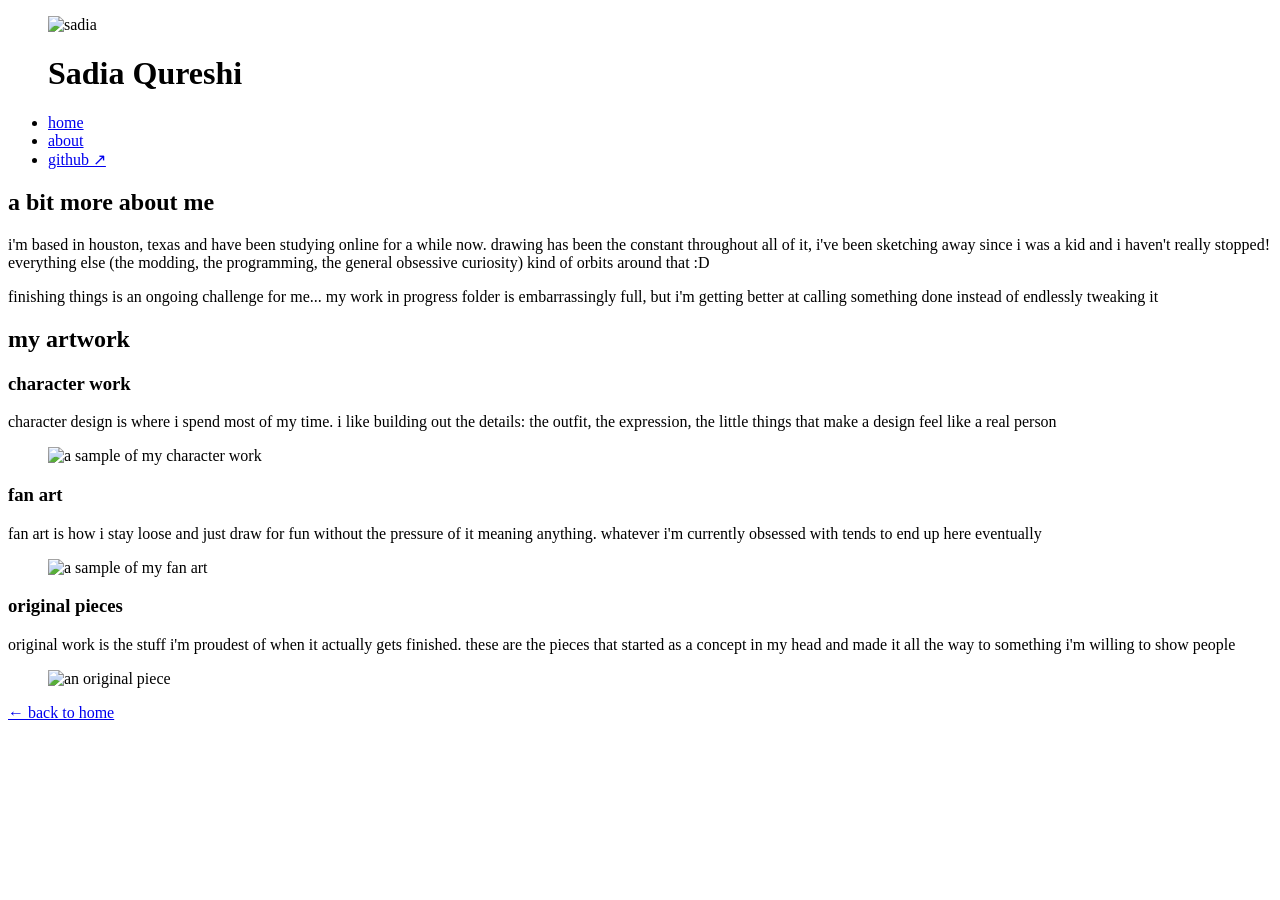
==== about.html @ 9f15323a "finish about and index pages" ====
<!DOCTYPE html>
<html lang="en">

<head>
    <meta charset="UTF-8">
    <meta name="viewport" content="width=device-width, initial-scale=1.0">
    <title>Sadia's Portfolio</title>
    <link rel="stylesheet" href="style.css">
</head>

<body>

    <header>

        <figure class="header-art">
            <img src="images/avatar.png" alt="sadia" class="header-img">
            <figcaption class="header-text">
                <h1>Sadia Qureshi</h1>
            </figcaption>
        </figure>

        <nav>
            <ul>
                <li><a href="index.html">home</a></li>
                <li><a href="about.html">about</a></li>
                <li><a href="https://github.com/beangusu" target="_blank">github ↗</a></li>
            </ul>
        </nav>

    </header>

    <main>

        <section class="about-intro">

            <h2>a bit more about me</h2>

            <p>
                i'm based in houston, texas and have been studying online for a while now. drawing has been the constant
                throughout all of it, i've been sketching away since i was a kid and i haven't really stopped!
                everything else (the modding, the programming, the general obsessive curiosity) kind of orbits around
                that :D
            </p>

            <p>
                finishing things is an ongoing challenge for me... my work in progress folder is embarrassingly full,
                but i'm getting better at calling something done instead of endlessly tweaking it
            </p>

        </section>

        <section class="gallery">

            <h2>my artwork</h2>

            <h3>character work</h3>
            <p>
                character design is where i spend most of my time. i like building out the details: the outfit, the
                expression, the little things that make a design feel like a real person
            </p>

            <figure class="gallery-img">
                <img src="images/character-work.png" alt="a sample of my character work">
            </figure>

            <h3>fan art</h3>
            <p>
                fan art is how i stay loose and just draw for fun without the pressure of it meaning anything. whatever
                i'm currently obsessed with tends to end up here eventually
            </p>

            <figure class="gallery-img">
                <img src="images/fan-art.png" alt="a sample of my fan art">
            </figure>

            <h3>original pieces</h3>
            <p>
                original work is the stuff i'm proudest of when it actually gets finished. these are the pieces that
                started as a concept in my head and made it all the way to something i'm willing to show people
            </p>

            <figure class="gallery-img">
                <img src="images/original.png" alt="an original piece">
            </figure>

        </section>

    </main>

    <footer>

        <p><a href="index.html">← back to home</a></p>

    </footer>

</body>

</html>
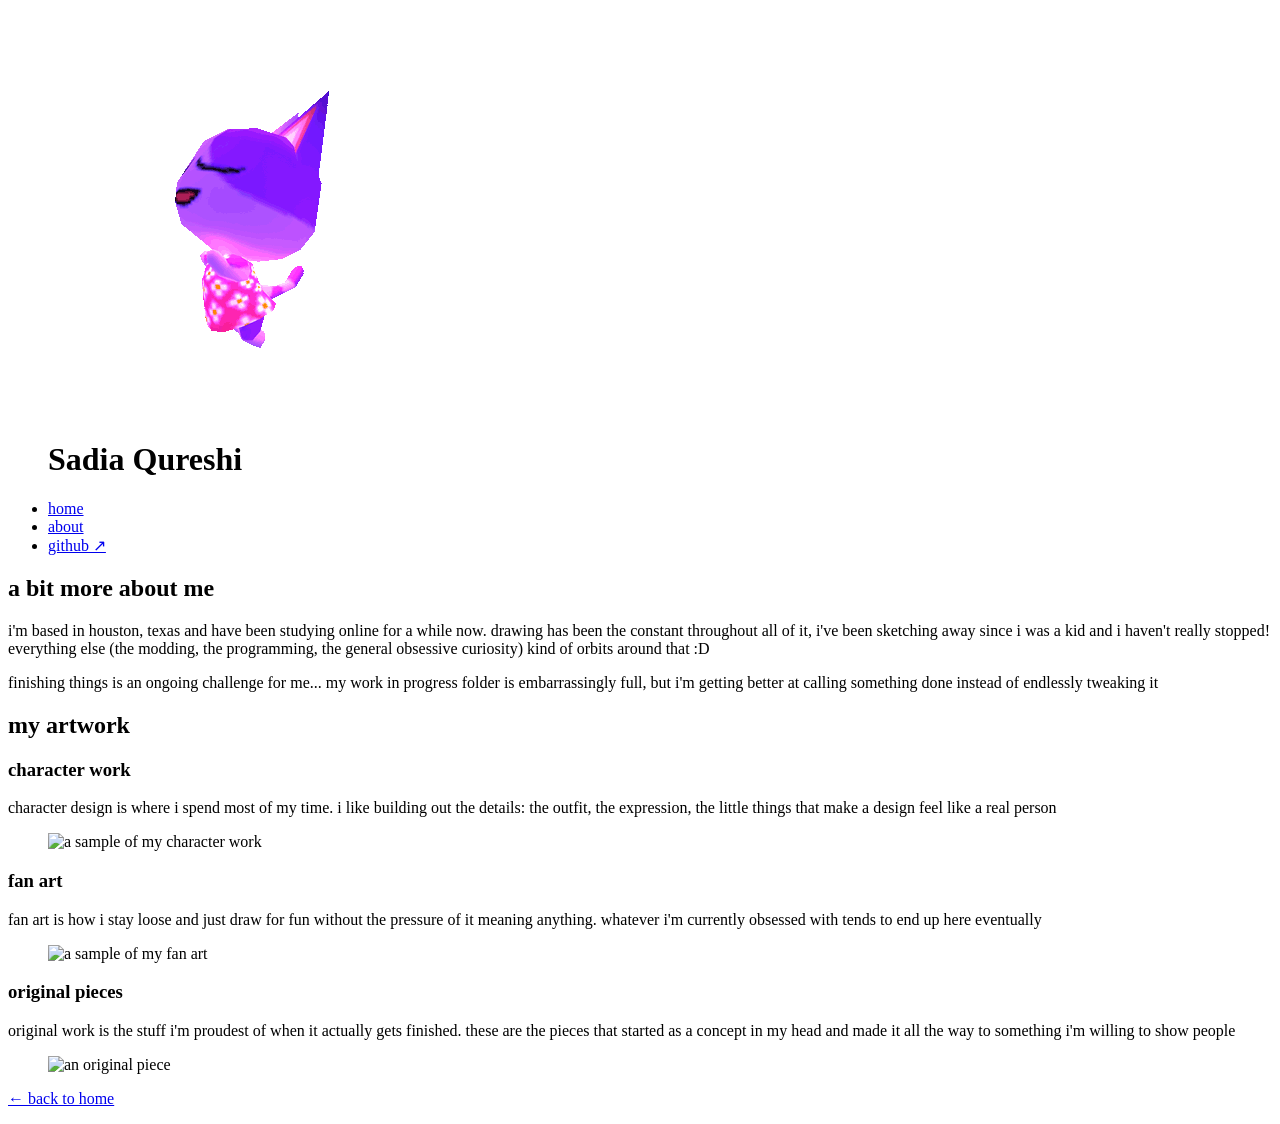
==== commit 3bbee7b6: "replace avatar img with gif in html files" ====
--- a/about.html
+++ b/about.html
@@ -13,7 +13,7 @@
     <header>
 
         <figure class="header-art">
-            <img src="images/avatar.png" alt="sadia" class="header-img">
+            <img src="images/avatar.gif" alt="avatar" class="header-img">
             <figcaption class="header-text">
                 <h1>Sadia Qureshi</h1>
             </figcaption>
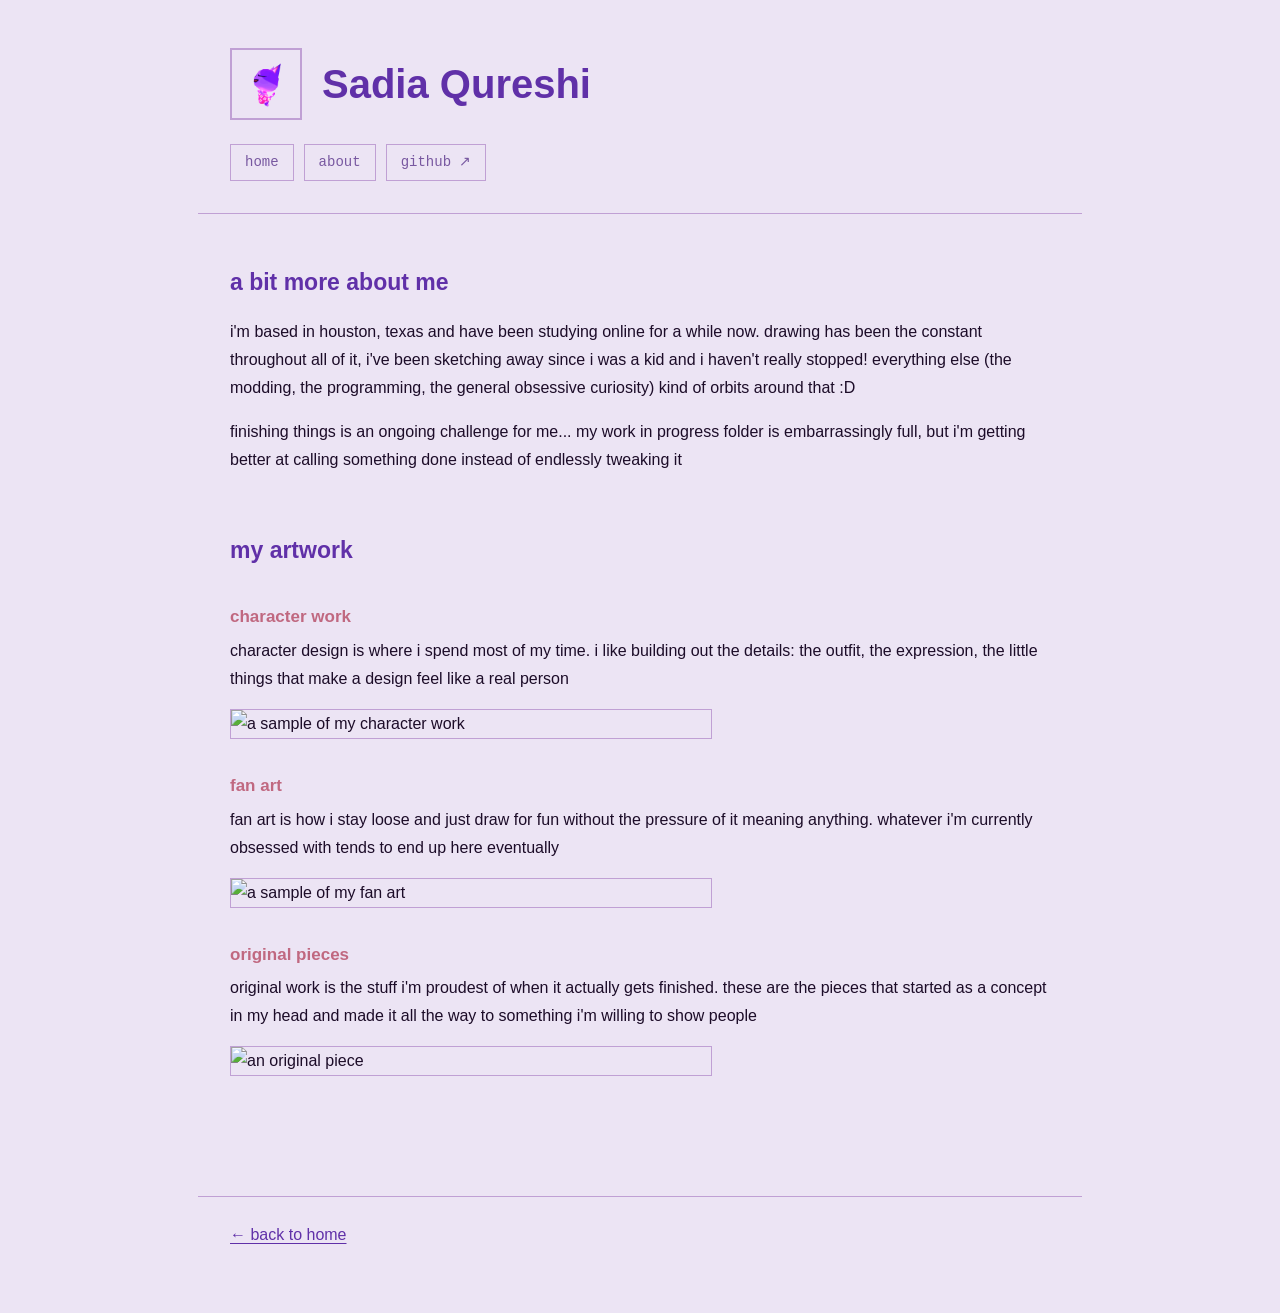
==== commit 39b2e575: "remove unused classes in html + add initial css implementation" ====
--- a/about.html
+++ b/about.html
@@ -4,7 +4,7 @@
 <head>
     <meta charset="UTF-8">
     <meta name="viewport" content="width=device-width, initial-scale=1.0">
-    <title>Sadia's Portfolio</title>
+    <title>About | Sadia's Portfolio</title>
     <link rel="stylesheet" href="style.css">
 </head>
 
@@ -12,12 +12,11 @@
 
     <header>
 
-        <figure class="header-art">
-            <img src="images/avatar.gif" alt="avatar" class="header-img">
-            <figcaption class="header-text">
-                <h1>Sadia Qureshi</h1>
-            </figcaption>
-        </figure>
+        <div class="header-art">
+            <img src="images/avatar.gif" alt="profile picture" class="header-img">
+
+            <h1>Sadia Qureshi</h1>
+        </div>
 
         <nav>
             <ul>
@@ -31,7 +30,7 @@
 
     <main>
 
-        <section class="about-intro">
+        <section>
 
             <h2>a bit more about me</h2>
 
@@ -61,27 +60,29 @@
 
             <figure class="gallery-img">
                 <img src="images/character-work.png" alt="a sample of my character work">
-            </figure>
+                </div>
 
-            <h3>fan art</h3>
-            <p>
-                fan art is how i stay loose and just draw for fun without the pressure of it meaning anything. whatever
-                i'm currently obsessed with tends to end up here eventually
-            </p>
+                <h3>fan art</h3>
+                <p>
+                    fan art is how i stay loose and just draw for fun without the pressure of it meaning anything.
+                    whatever
+                    i'm currently obsessed with tends to end up here eventually
+                </p>
 
-            <figure class="gallery-img">
-                <img src="images/fan-art.png" alt="a sample of my fan art">
-            </figure>
+                <figure class="gallery-img">
+                    <img src="images/fan-art.png" alt="a sample of my fan art">
+                    </div>
 
-            <h3>original pieces</h3>
-            <p>
-                original work is the stuff i'm proudest of when it actually gets finished. these are the pieces that
-                started as a concept in my head and made it all the way to something i'm willing to show people
-            </p>
+                    <h3>original pieces</h3>
+                    <p>
+                        original work is the stuff i'm proudest of when it actually gets finished. these are the pieces
+                        that
+                        started as a concept in my head and made it all the way to something i'm willing to show people
+                    </p>
 
-            <figure class="gallery-img">
-                <img src="images/original.png" alt="an original piece">
-            </figure>
+                    <figure class="gallery-img">
+                        <img src="images/original.png" alt="an original piece">
+                        </div>
 
         </section>
 
--- a/style.css
+++ b/style.css
@@ -0,0 +1,163 @@
+/* page background + overall font */
+body {
+    background-color: #ece4f4;
+    color: #1c0c28;
+    font-family: Candara, Calibri, sans-serif;
+    margin: 0;
+    padding: 0;
+    line-height: 1.75;
+}
+
+/* center and cap the width of all main sections */
+header,
+main,
+footer {
+    max-width: 820px;
+    margin: 0 auto;
+    padding-left: 32px;
+    padding-right: 32px;
+}
+
+
+/* header */
+header {
+    padding-top: 48px;
+    padding-bottom: 32px;
+    border-bottom: 1px solid #c0a0d4;
+    margin-bottom: 48px;
+}
+
+.header-art {
+    display: flex;
+    align-items: center;
+    gap: 20px;
+    margin: 0 0 24px 0;
+}
+
+.header-img {
+    width: 68px;
+    height: 68px;
+    border: 2px solid #c0a0d4;
+    object-fit: cover;
+}
+
+h1 {
+    color: #6030a8;
+    font-size: 40px;
+    margin: 0;
+}
+
+
+/* nav */
+nav ul {
+    list-style: none;
+    padding: 0;
+    margin: 0;
+    display: flex;
+    gap: 10px;
+}
+
+nav a {
+    display: inline-block;
+    padding: 5px 14px;
+    border: 1px solid #c0a0d4;
+    color: #7858a0;
+    text-decoration: none;
+    font-family: 'Courier New', Courier, monospace;
+    font-size: 14px;
+}
+
+nav a:hover {
+    border-color: #6030a8;
+    color: #6030a8;
+}
+
+
+/* headings */
+h2 {
+    color: #6030a8;
+    font-size: 23px;
+    margin-top: 0;
+    margin-bottom: 16px;
+}
+
+h3 {
+    color: #c06880;
+    font-size: 17px;
+    margin-top: 0;
+    margin-bottom: 5px;
+}
+
+
+/* main content */
+main {
+    padding-bottom: 64px;
+}
+
+section {
+    margin-bottom: 56px;
+}
+
+p {
+    margin-top: 0;
+    margin-bottom: 16px;
+}
+
+a {
+    color: #6030a8;
+    text-underline-offset: 3px;
+}
+
+a:hover {
+    color: #5020a0;
+}
+
+
+/* interest cards */
+article {
+    background-color: #f8f2fc;
+    border: 1px solid #c0a0d4;
+    border-left: 3px solid #c06880;
+    padding: 13px 20px;
+    margin-bottom: 12px;
+}
+
+article h3 {
+    margin-bottom: 4px;
+    font-size: 16px;
+}
+
+article p {
+    font-size: 14px;
+    margin-bottom: 0;
+}
+
+article:hover {
+    border-left-color: #6030a8;
+}
+
+
+/* art gallery */
+.gallery h3 {
+    margin-top: 32px;
+}
+
+.gallery-img {
+    margin: 8px 0 24px 0;
+}
+
+.gallery-img img {
+    width: 100%;
+    max-width: 480px;
+    display: block;
+    border: 1px solid #c0a0d4;
+}
+
+
+/* footer */
+footer {
+    border-top: 1px solid #c0a0d4;
+    padding-top: 24px;
+    padding-bottom: 48px;
+    color: #7858a0;
+}
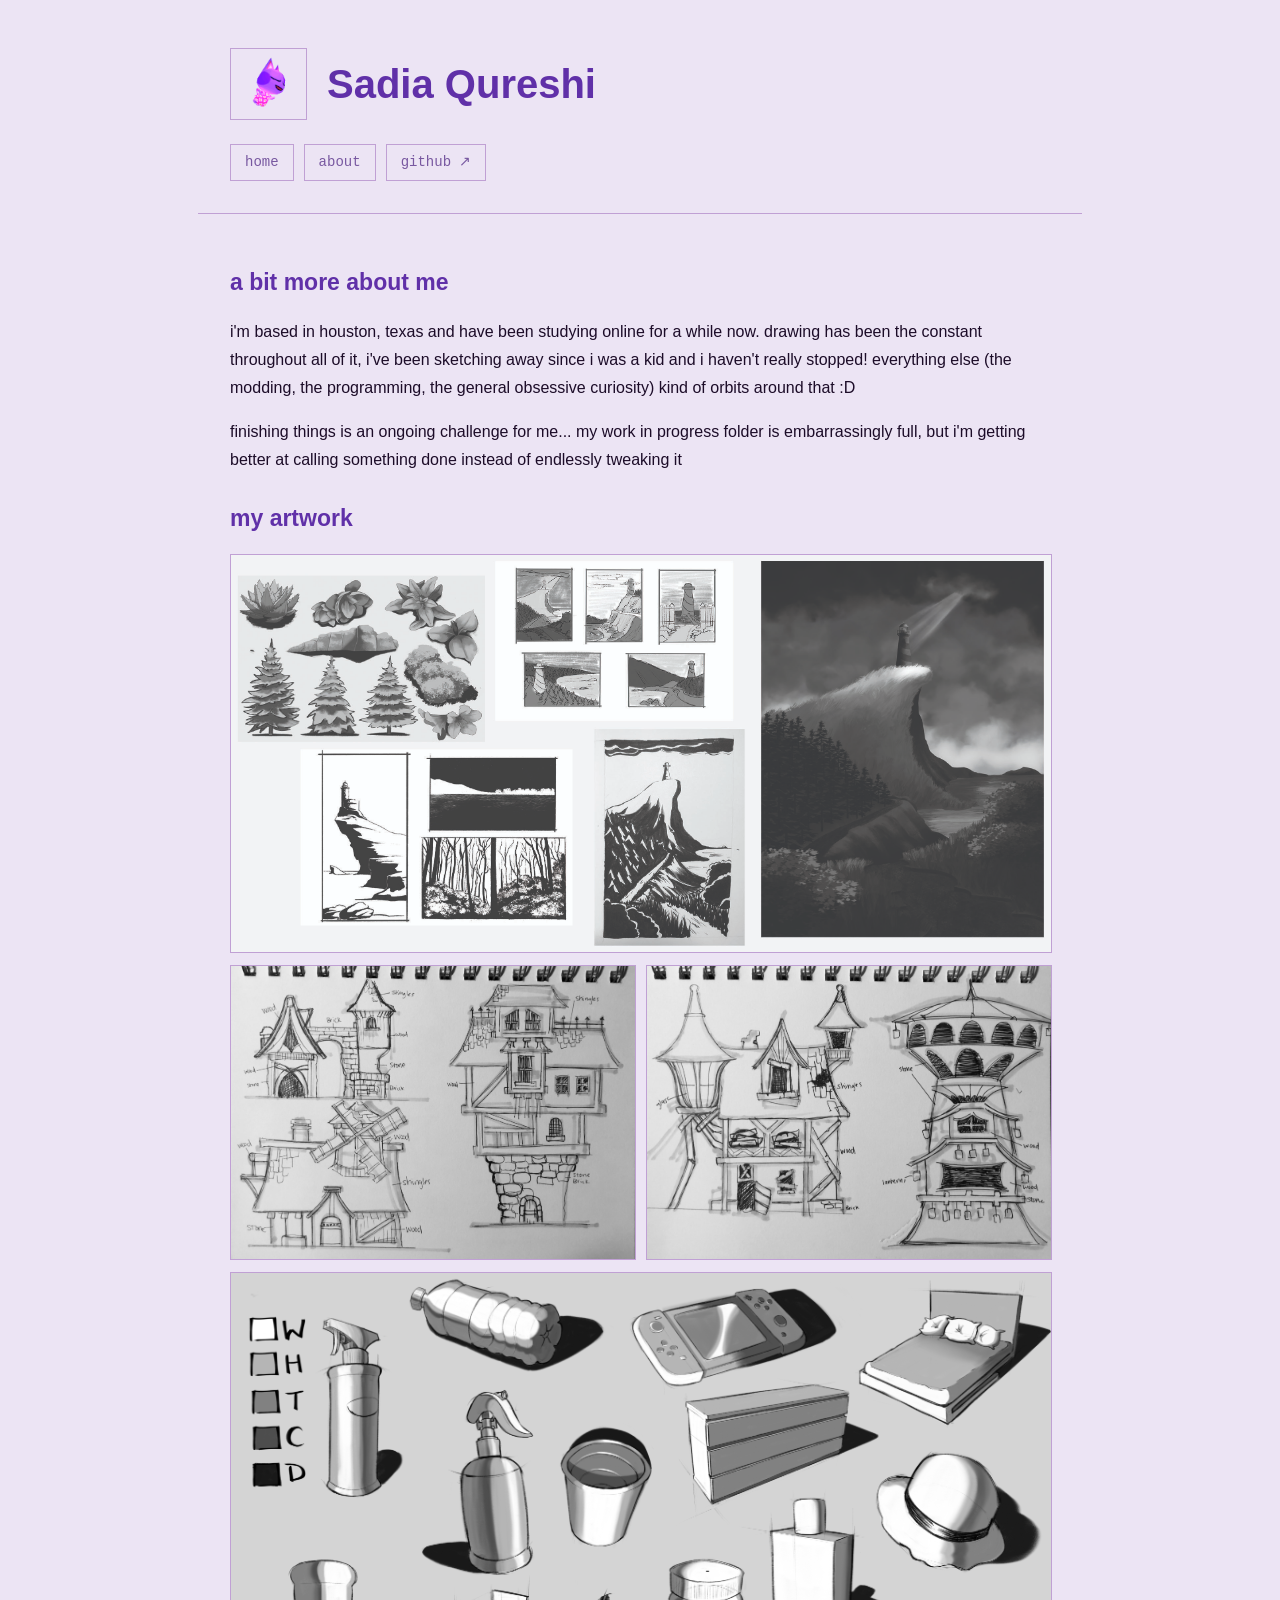
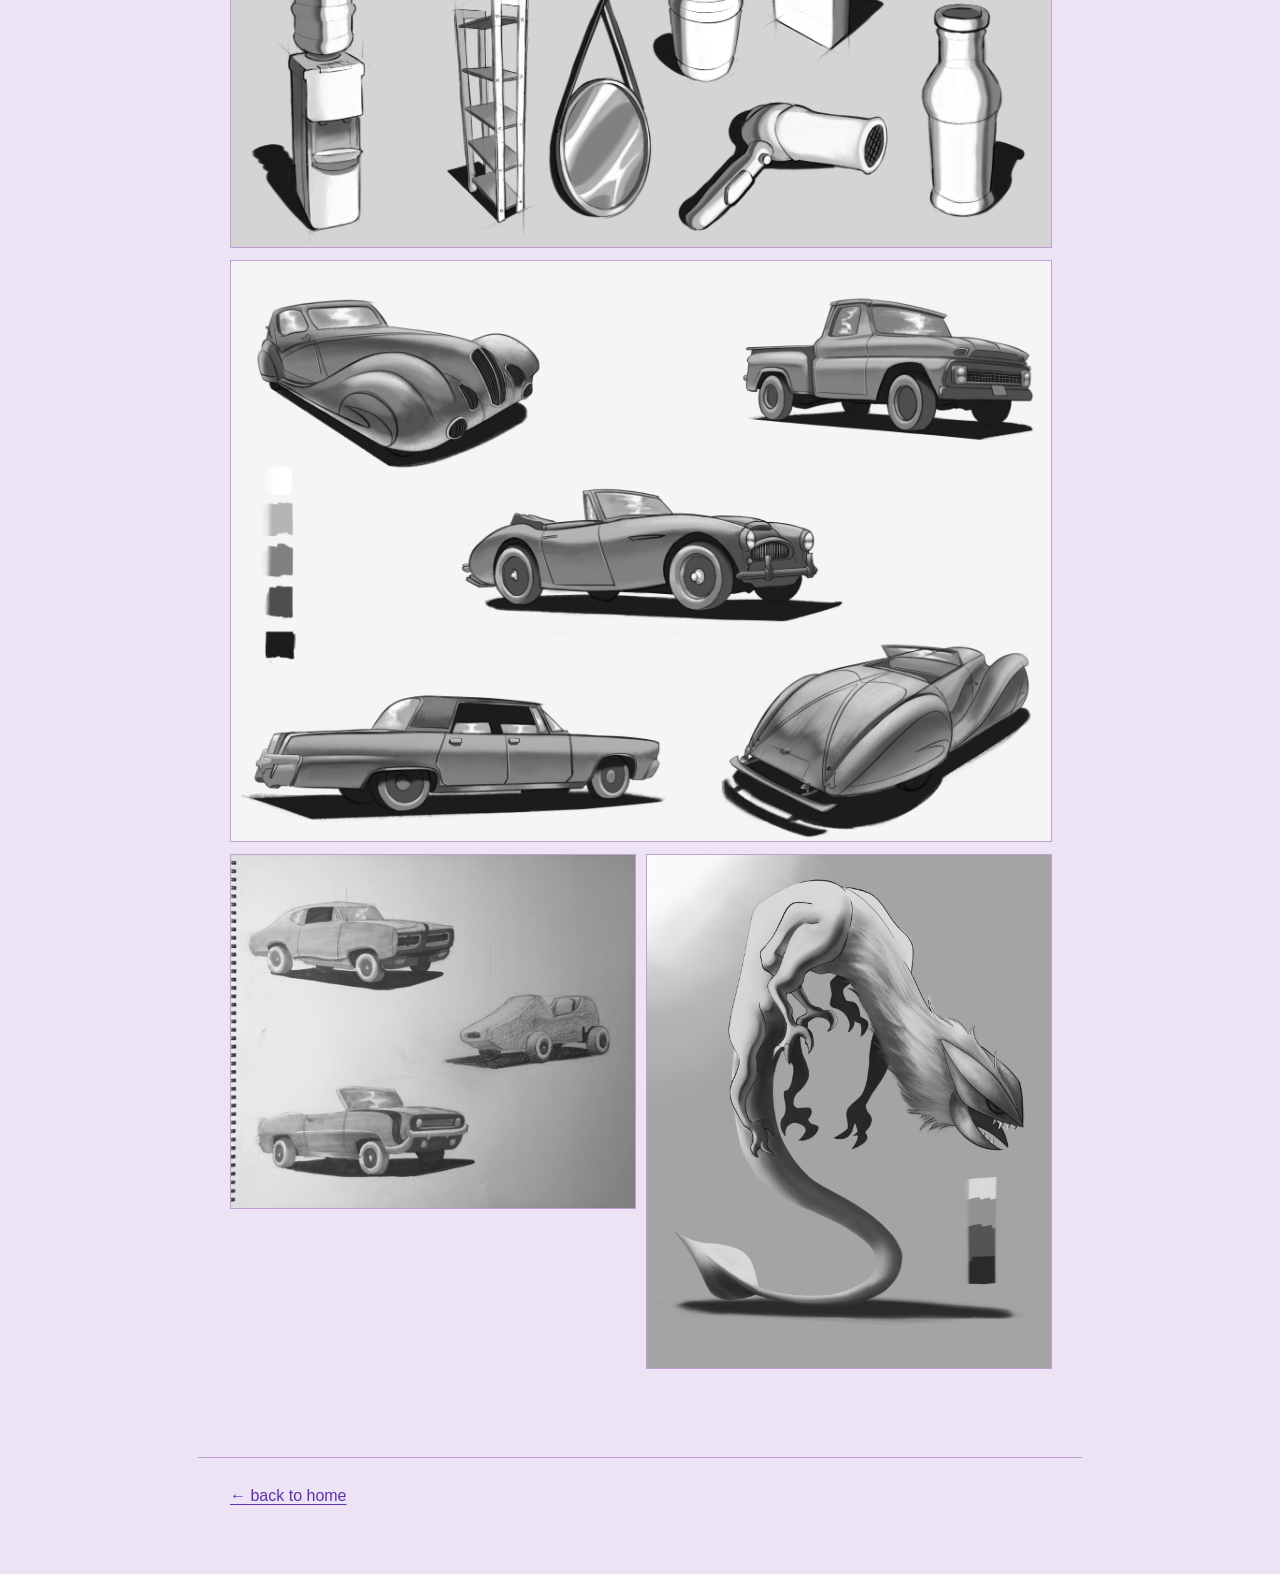
==== commit 5d1d9424: "final edits to html and css - update art section to art gallery in about.html - revise wording in in" ====
--- a/about.html
+++ b/about.html
@@ -14,7 +14,6 @@
 
         <div class="header-art">
             <img src="images/avatar.gif" alt="profile picture" class="header-img">
-
             <h1>Sadia Qureshi</h1>
         </div>
 
@@ -52,37 +51,42 @@
 
             <h2>my artwork</h2>
 
-            <h3>character work</h3>
-            <p>
-                character design is where i spend most of my time. i like building out the details: the outfit, the
-                expression, the little things that make a design feel like a real person
-            </p>
+            <div class="gallery-grid">
 
-            <figure class="gallery-img">
-                <img src="images/character-work.png" alt="a sample of my character work">
-                </div>
+                <figure class="wide">
+                    <img src="images/landscape-studies.jpg"
+                        alt="nature and landscape studies including a lighthouse scene">
+                </figure>
 
-                <h3>fan art</h3>
-                <p>
-                    fan art is how i stay loose and just draw for fun without the pressure of it meaning anything.
-                    whatever
-                    i'm currently obsessed with tends to end up here eventually
-                </p>
+                <figure>
+                    <img src="images/architecture-sketches-1.jpg"
+                        alt="architectural building sketches with material annotations">
+                </figure>
 
-                <figure class="gallery-img">
-                    <img src="images/fan-art.png" alt="a sample of my fan art">
-                    </div>
+                <figure>
+                    <img src="images/architecture-sketches-2.jpg"
+                        alt="more architectural building sketches including a windmill and townhouse">
+                </figure>
 
-                    <h3>original pieces</h3>
-                    <p>
-                        original work is the stuff i'm proudest of when it actually gets finished. these are the pieces
-                        that
-                        started as a concept in my head and made it all the way to something i'm willing to show people
-                    </p>
+                <figure class="wide">
+                    <img src="images/object-studies.jpg" alt="digital grayscale studies of everyday objects">
+                </figure>
 
-                    <figure class="gallery-img">
-                        <img src="images/original.png" alt="an original piece">
-                        </div>
+                <figure class="wide">
+                    <img src="images/vehicle-studies-digital.jpg"
+                        alt="digital illustrations of vintage and classic cars">
+                </figure>
+
+                <figure>
+                    <img src="images/vehicle-studies-traditional.jpg" alt="traditional sketchbook drawings of cars">
+                </figure>
+
+                <figure>
+                    <img src="images/creature-design.png"
+                        alt="original creature design of a serpentine monster with claws">
+                </figure>
+
+            </div>
 
         </section>
 
--- a/style.css
+++ b/style.css
@@ -35,9 +35,9 @@
 }
 
 .header-img {
-    width: 68px;
-    height: 68px;
-    border: 2px solid #c0a0d4;
+    width: 75px;
+    height: 70px;
+    border: 1px solid #c0a0d4;
     object-fit: cover;
 }
 
@@ -95,7 +95,7 @@
 }
 
 section {
-    margin-bottom: 56px;
+    margin-bottom: 24px;
 }
 
 p {
@@ -109,7 +109,7 @@
 }
 
 a:hover {
-    color: #5020a0;
+    color: #c06880;
 }
 
 
@@ -138,20 +138,26 @@
 
 
 /* art gallery */
-.gallery h3 {
-    margin-top: 32px;
+.gallery-grid {
+    display: grid;
+    grid-template-columns: 1fr 1fr;
+    gap: 12px;
 }
 
-.gallery-img {
-    margin: 8px 0 24px 0;
+.gallery-grid figure {
+    margin: 0;
 }
 
-.gallery-img img {
+.gallery-grid img {
     width: 100%;
-    max-width: 480px;
     display: block;
     border: 1px solid #c0a0d4;
 }
+
+.wide {
+    grid-column: span 2;
+}
+
 
 
 /* footer */
